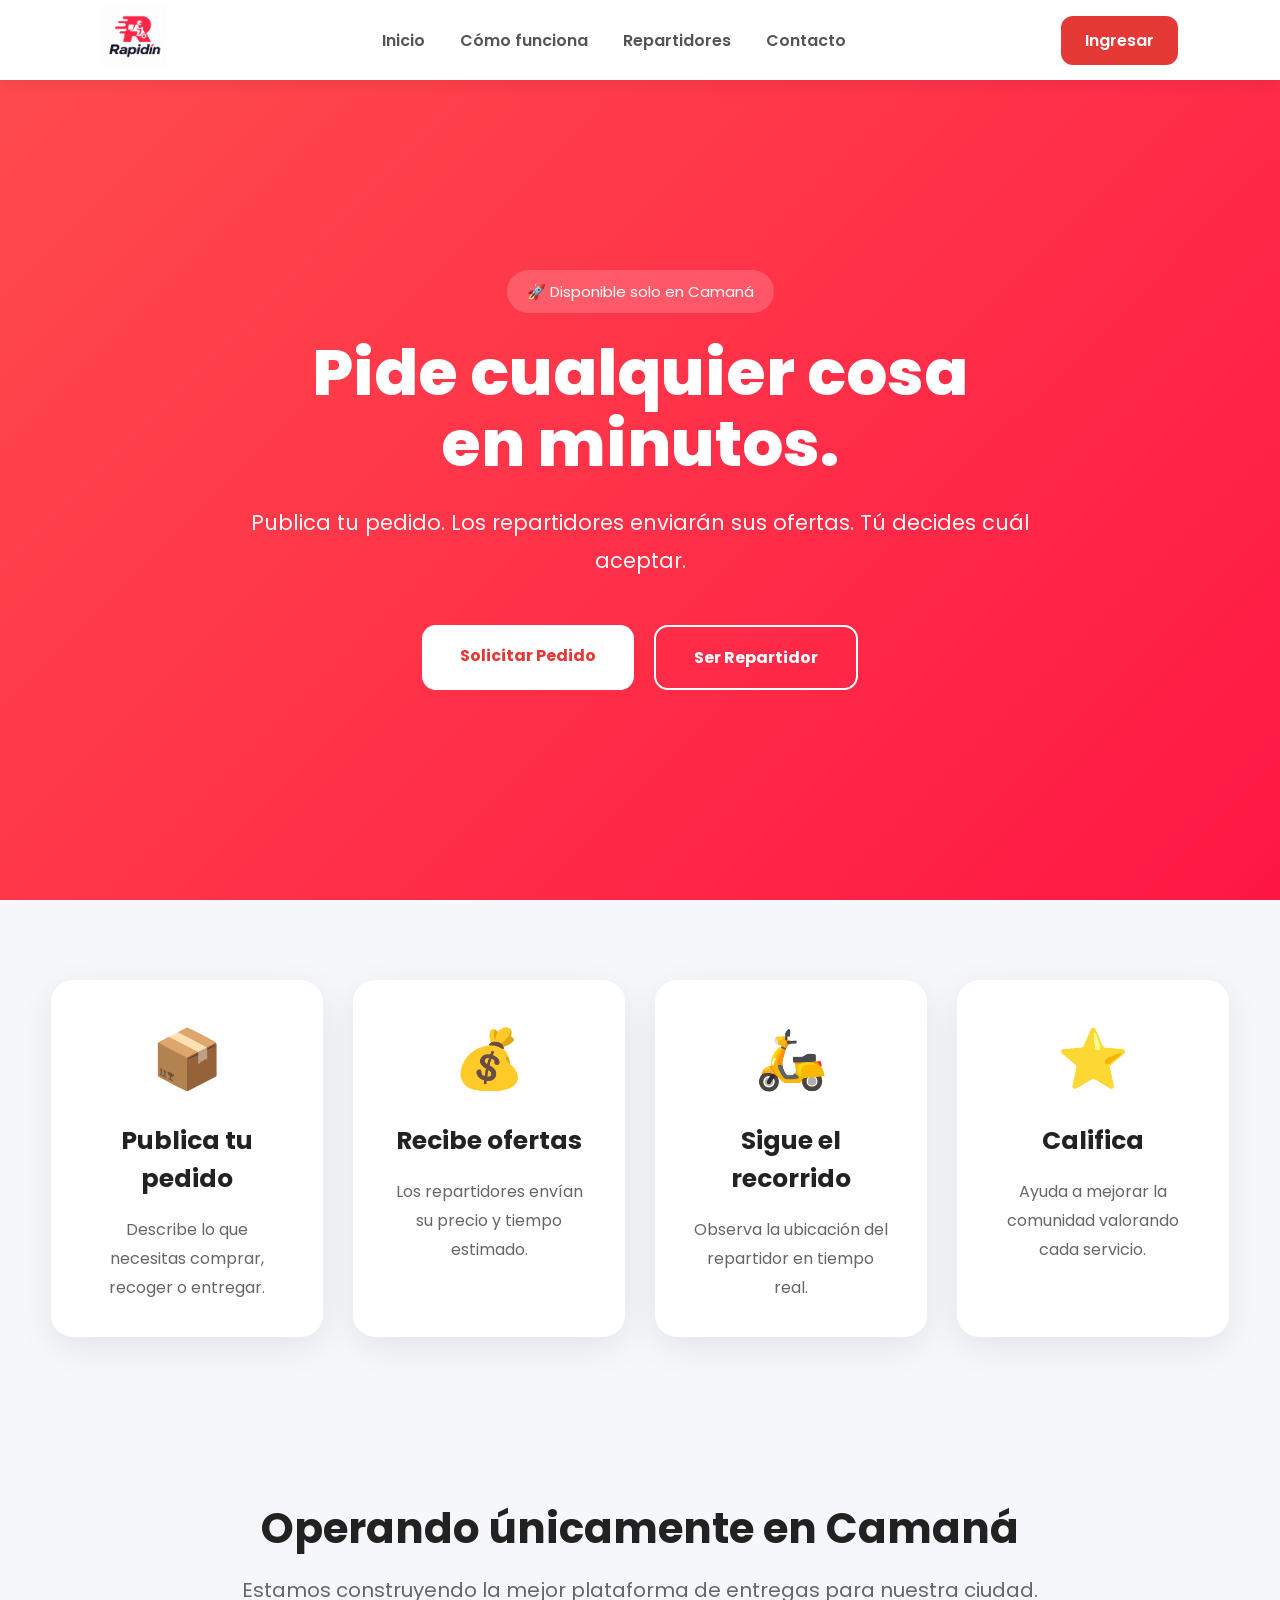
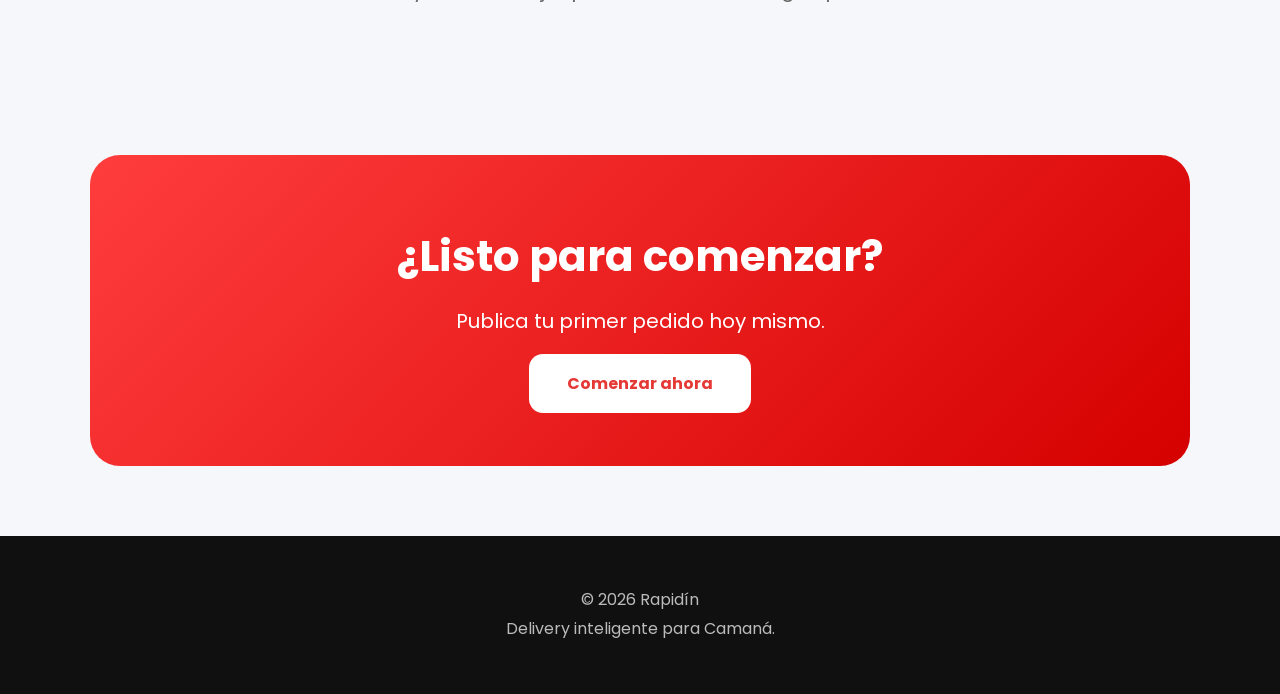
==== index.html @ 051c6549 "Update index.html" ====
<!DOCTYPE html>
<html lang="es">

<head>

    <meta charset="UTF-8">
    <meta name="viewport" content="width=device-width, initial-scale=1.0">

    <title>Rapidín | Delivery en Camaná</title>

    <meta name="description"
        content="Rapidín - Pide cualquier cosa en Camaná. Tú eliges el repartidor y el precio.">

    <meta name="theme-color" content="#E53935">

    <link rel="icon" href="FBA98F21-22FD-4638-944C-C2F201AE22D4.png">

    <!-- Google Fonts -->
    <link rel="preconnect" href="https://fonts.googleapis.com">

    <link rel="preconnect" href="https://fonts.gstatic.com" crossorigin>

    <link href="https://fonts.googleapis.com/css2?family=Poppins:wght@300;400;500;600;700;800&display=swap"
        rel="stylesheet">

    <link rel="stylesheet" href="style.css">

</head>

<body>

    <!-- ================= NAVBAR ================= -->

    <header>

        <div class="logo">

            <img src="FBA98F21-22FD-4638-944C-C2F201AE22D4.png" alt="Rapidín">

        </div>

        <nav>

            <a href="#">Inicio</a>

<a href="#">Cómo funciona</a>
            <a href="#">Repartidores</a>

            <a href="#">Contacto</a>

        </nav>

        <a href="login.html" class="login-btn">

            Ingresar

        </a>

    </header>

    <!-- ================= HERO ================= -->

    <section class="hero">

        <div class="hero-content">

            <span class="badge">

                🚀 Disponible solo en Camaná

            </span>

            <h1>

                Pide cualquier cosa

                <br>

                en minutos.

            </h1>

            <p>

                Publica tu pedido.

                Los repartidores enviarán sus ofertas.

                Tú decides cuál aceptar.

            </p>

            <div class="hero-buttons">

                <a href="login.html" class="btn-primary">
                   Solicitar Pedido

                </a>

                <a href="login.html" class="btn-secondary">
Ser Repartidor
                </a>

            </div>

        </div>

    </section>

    <!-- ================= SERVICIOS ================= -->

    <section class="services">

        <div class="card">

            <div class="icon">

                📦

            </div>

            <h2>

                Publica tu pedido

            </h2>

            <p>

                Describe lo que necesitas comprar,

                recoger o entregar.

            </p>

        </div>

        <div class="card">

            <div class="icon">

                💰

            </div>

            <h2>

                Recibe ofertas

            </h2>

            <p>

                Los repartidores envían su precio

                y tiempo estimado.

            </p>

        </div>

        <div class="card">

            <div class="icon">

                🛵

            </div>

            <h2>

                Sigue el recorrido

            </h2>

            <p>

                Observa la ubicación del repartidor

                en tiempo real.

            </p>

        </div>

        <div class="card">

            <div class="icon">

                ⭐

            </div>

            <h2>

                Califica

            </h2>

            <p>

                Ayuda a mejorar la comunidad

                valorando cada servicio.

            </p>

        </div>

    </section>

    <!-- ================= COBERTURA ================= -->

    <section class="coverage">

        <h2>

            Operando únicamente en Camaná

        </h2>

        <p>

            Estamos construyendo la mejor plataforma

            de entregas para nuestra ciudad.

        </p>

    </section>

    <!-- ================= CTA ================= -->

    <section class="cta">

        <h2>

            ¿Listo para comenzar?

        </h2>

        <p>

            Publica tu primer pedido hoy mismo.

        </p>

       <a href="login.html" class="btn-primary">
    Comenzar ahora
</a>

    </section>

    <!-- ================= FOOTER ================= -->

    <footer>

        <p>

            © 2026 Rapidín

            <br>

            Delivery inteligente para Camaná.

        </p>

    </footer>

    <script src="script.js"></script>

</body>

</html>
---- style.css ----
/* =========================
   RAPIDÍN - STYLE.CSS
========================= */

*{
    margin:0;
    padding:0;
    box-sizing:border-box;
}

html{
    scroll-behavior:smooth;
}

body{

    font-family:'Poppins',sans-serif;

    background:#f5f7fb;

    color:#222;

    overflow-x:hidden;

}

/*================ HEADER ================*/

header{

    position:fixed;

    top:0;

    left:0;

    width:100%;

    height:80px;

    padding:0 8%;

    display:flex;

    align-items:center;

    justify-content:space-between;

    background:#ffffff;

    box-shadow:0 4px 15px rgba(0,0,0,.08);

    z-index:999;

}

.logo img{

    width:65px;

    transition:.35s;

}

.logo img:hover{

    transform:rotate(-5deg) scale(1.05);

}

nav{

    display:flex;

    gap:35px;

}

nav a{

    text-decoration:none;

    color:#555;

    font-weight:600;

    transition:.3s;

}

nav a:hover{

    color:#e53935;

}

.login-btn{

    background:#e53935;

    color:#fff;

    text-decoration:none;

    padding:12px 24px;

    border-radius:12px;

    font-weight:600;

    transition:.3s;

}

.login-btn:hover{

    background:#c62828;

    transform:translateY(-3px);

}

/*================ HERO ================*/

.hero{

    min-height:100vh;

    display:flex;

    align-items:center;

    justify-content:center;

    text-align:center;

    padding:130px 25px 70px;

    background:linear-gradient(135deg,#ff4d4d,#ff1744);

    color:white;

}

.hero-content{

    max-width:850px;

}

.badge{

    display:inline-block;

    background:rgba(255,255,255,.18);

    padding:10px 20px;

    border-radius:100px;

    font-size:15px;

    margin-bottom:25px;

    backdrop-filter:blur(15px);

}

.hero h1{

    font-size:64px;

    line-height:1.1;

    font-weight:800;

    margin-bottom:25px;

}

.hero p{

    font-size:21px;

    line-height:1.8;

    opacity:.96;

}

/*================ BOTONES ================*/

.hero-buttons{

    margin-top:45px;

    display:flex;

    justify-content:center;

    gap:20px;

    flex-wrap:wrap;

}

.btn-primary,
.btn-secondary{

    padding:18px 38px;

    border-radius:14px;

    text-decoration:none;

    font-weight:700;

    transition:.35s;

}

.btn-primary{

    background:white;

    color:#e53935;

}

.btn-primary:hover{

    transform:translateY(-5px);

    box-shadow:0 20px 35px rgba(0,0,0,.2);

}

.btn-secondary{

    border:2px solid white;

    color:white;

}

.btn-secondary:hover{

    background:white;

    color:#e53935;

}

/*================ CARDS ================*/

.services{

    width:min(1200px,92%);

    margin:80px auto;

    display:grid;

    grid-template-columns:repeat(auto-fit,minmax(260px,1fr));

    gap:30px;

}

.card{

    background:white;

    padding:35px;

    border-radius:22px;

    box-shadow:0 10px 35px rgba(0,0,0,.08);

    transition:.35s;

    text-align:center;

}

.card:hover{

    transform:translateY(-12px);

}

.icon{

    font-size:58px;

    margin-bottom:20px;

}

.card h2{

    margin-bottom:18px;

    font-size:25px;

}

.card p{

    color:#666;

    line-height:1.8;

}

/*================ COVERAGE ================*/

.coverage{

    text-align:center;

    padding:80px 20px;

}

.coverage h2{

    font-size:42px;

    margin-bottom:15px;

}

.coverage p{

    color:#666;

    font-size:20px;

}

/*================ CTA ================*/

.cta{

    width:min(1100px,92%);

    margin:70px auto;

    border-radius:30px;

    background:linear-gradient(135deg,#ff3d3d,#d50000);

    color:white;

    text-align:center;

    padding:70px 30px;

}

.cta h2{

    font-size:42px;

}

.cta p{

    margin:18px 0 35px;

    font-size:20px;

}

/*================ FOOTER ================*/

footer{

    background:#101010;

    color:#bbb;

    text-align:center;

    padding:50px 20px;

}

footer p{

    line-height:1.8;

}

/*================ RESPONSIVE ================*/

@media(max-width:900px){

nav{

display:none;

}

.hero h1{

font-size:46px;

}

.hero p{

font-size:18px;

}

.coverage h2{

font-size:32px;

}

.cta h2{

font-size:34px;

}

}

@media(max-width:600px){

header{

padding:0 20px;

}

.logo img{

width:55px;

}

.login-btn{

padding:10px 18px;

font-size:14px;

}

.hero{

padding-top:120px;

}

.hero h1{

font-size:38px;

}

.hero-buttons{

flex-direction:column;

}

.btn-primary,

.btn-secondary{

width:100%;

}

}
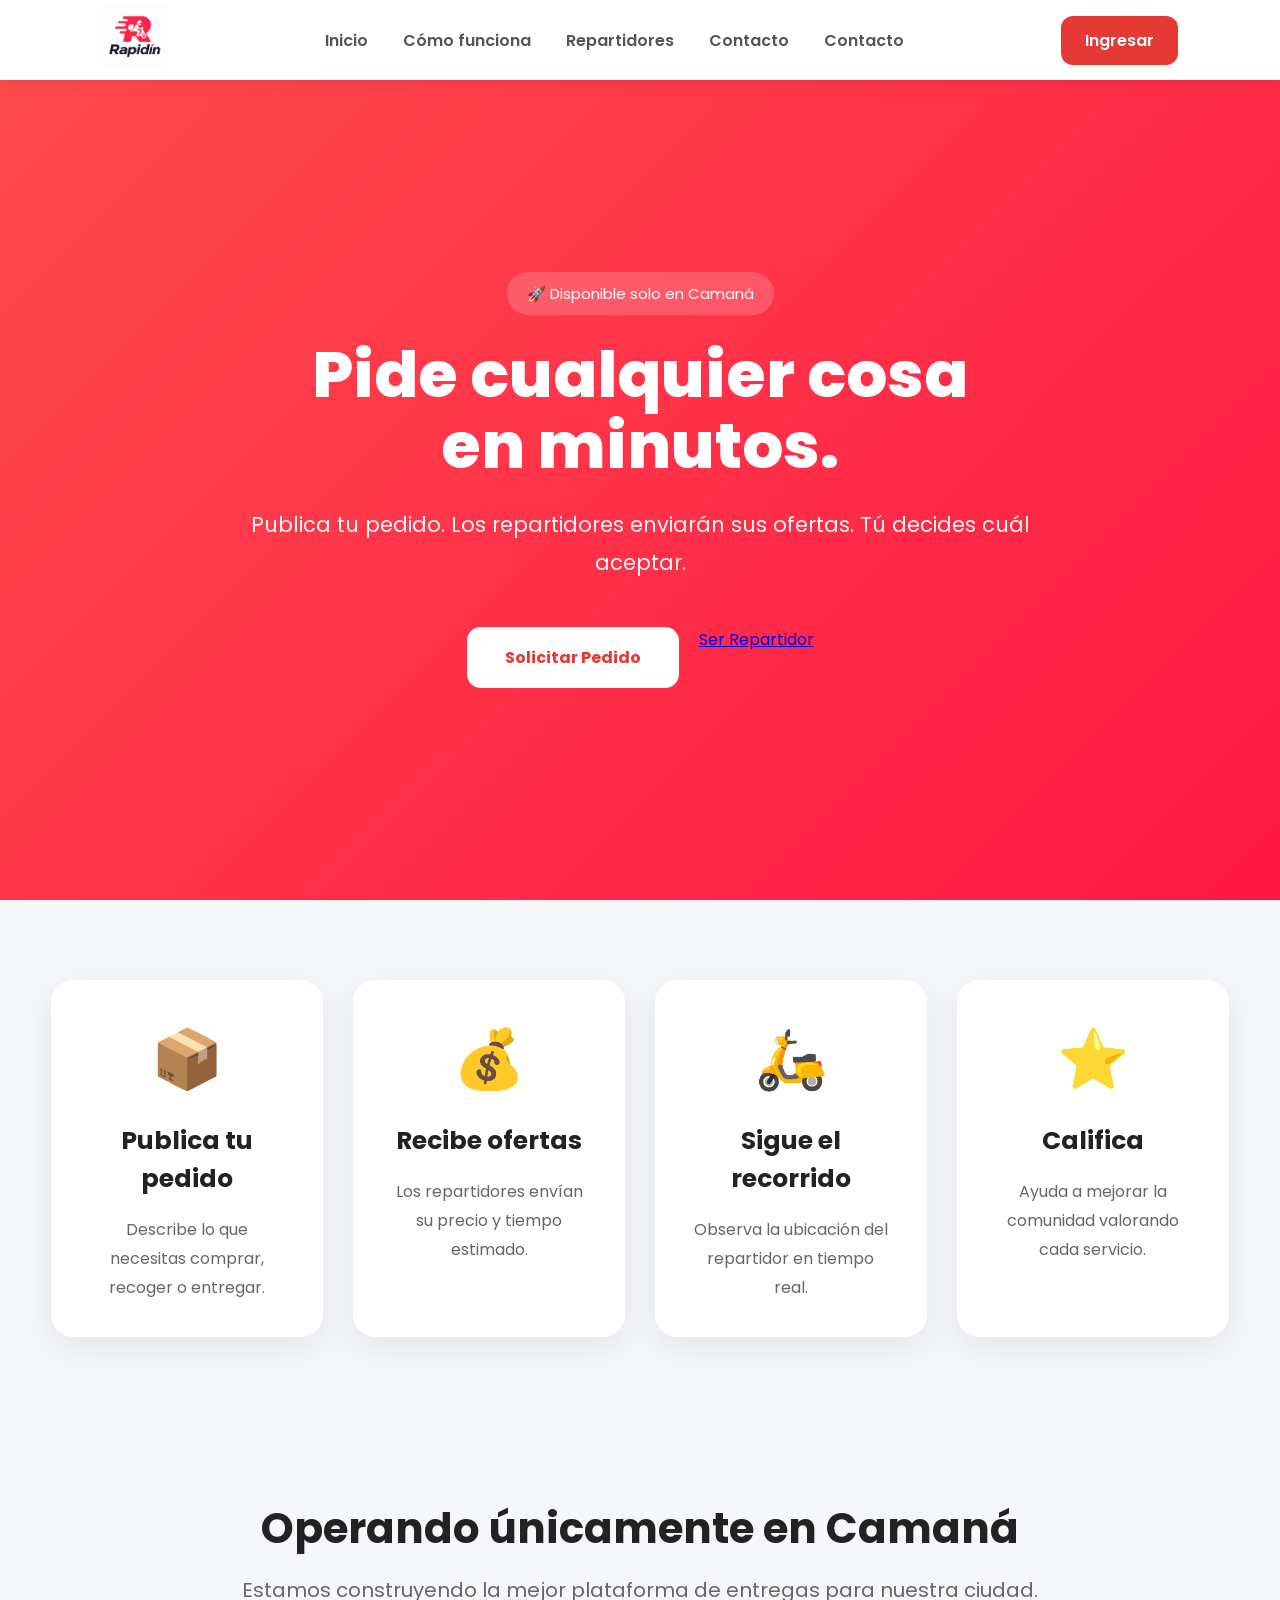
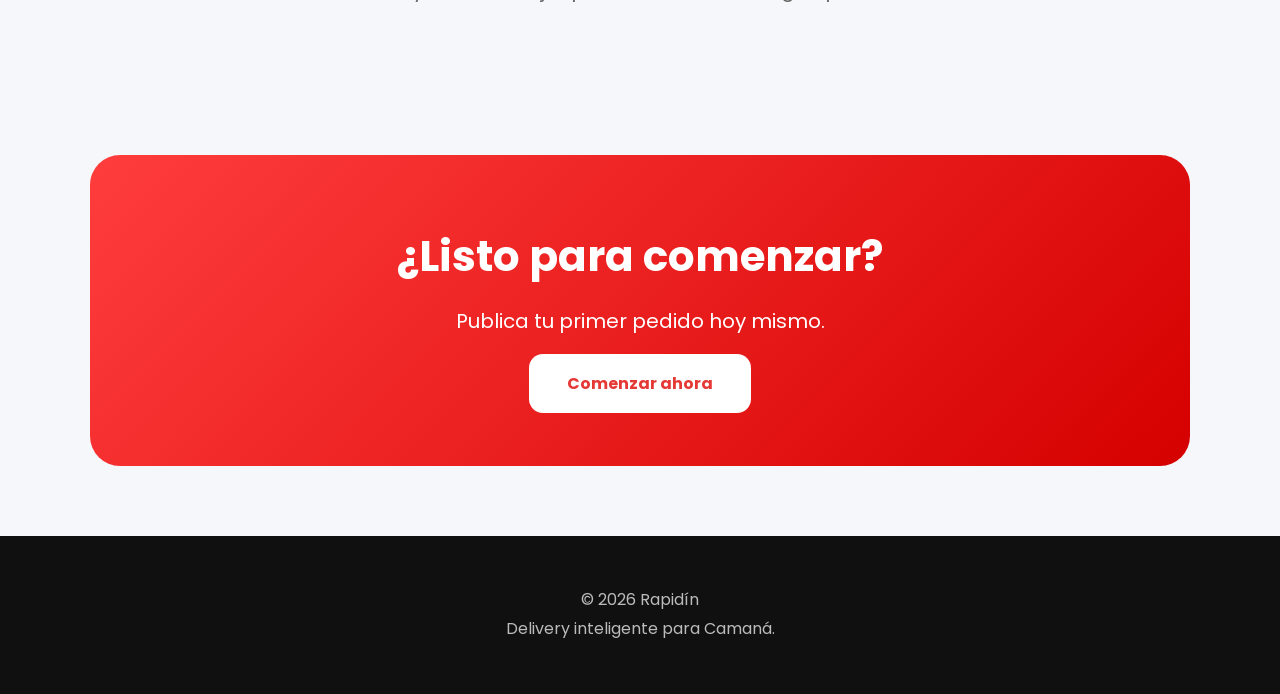
==== commit ffc05147: "Update index.html" ====
--- a/index.html
+++ b/index.html
@@ -43,11 +43,14 @@
 
             <a href="#">Inicio</a>
 
-<a href="#">Cómo funciona</a>
-            <a href="#">Repartidores</a>
-
-            <a href="#">Contacto</a>
-
+<a href="como-funciona.html">Cómo funciona</a>
+<a href="repartidor.html">Repartidores</a>
+
+<a href="https://wa.me/51916252754?text=Hola%20Rapid%C3%ADn.%20Deseo%20obtener%20informaci%C3%B3n%20sobre%20la%20plataforma.">Contacto</a>
+
+<a href="https://wa.me/51916252754?text=Hola%20Rapid%C3%ADn.%20Me%20gustar%C3%ADa%20recibir%20informaci%C3%B3n%20sobre%20sus%20servicios%20de%20delivery%20en%20Caman%C3%A1.">
+    Contacto
+</a>
         </nav>
 
         <a href="login.html" class="login-btn">
@@ -97,9 +100,7 @@
 
                 </a>
 
-                <a href="login.html" class="btn-secondary">
-Ser Repartidor
-                </a>
+                <a href="repartidor.html">Ser Repartidor</a>
 
             </div>
 
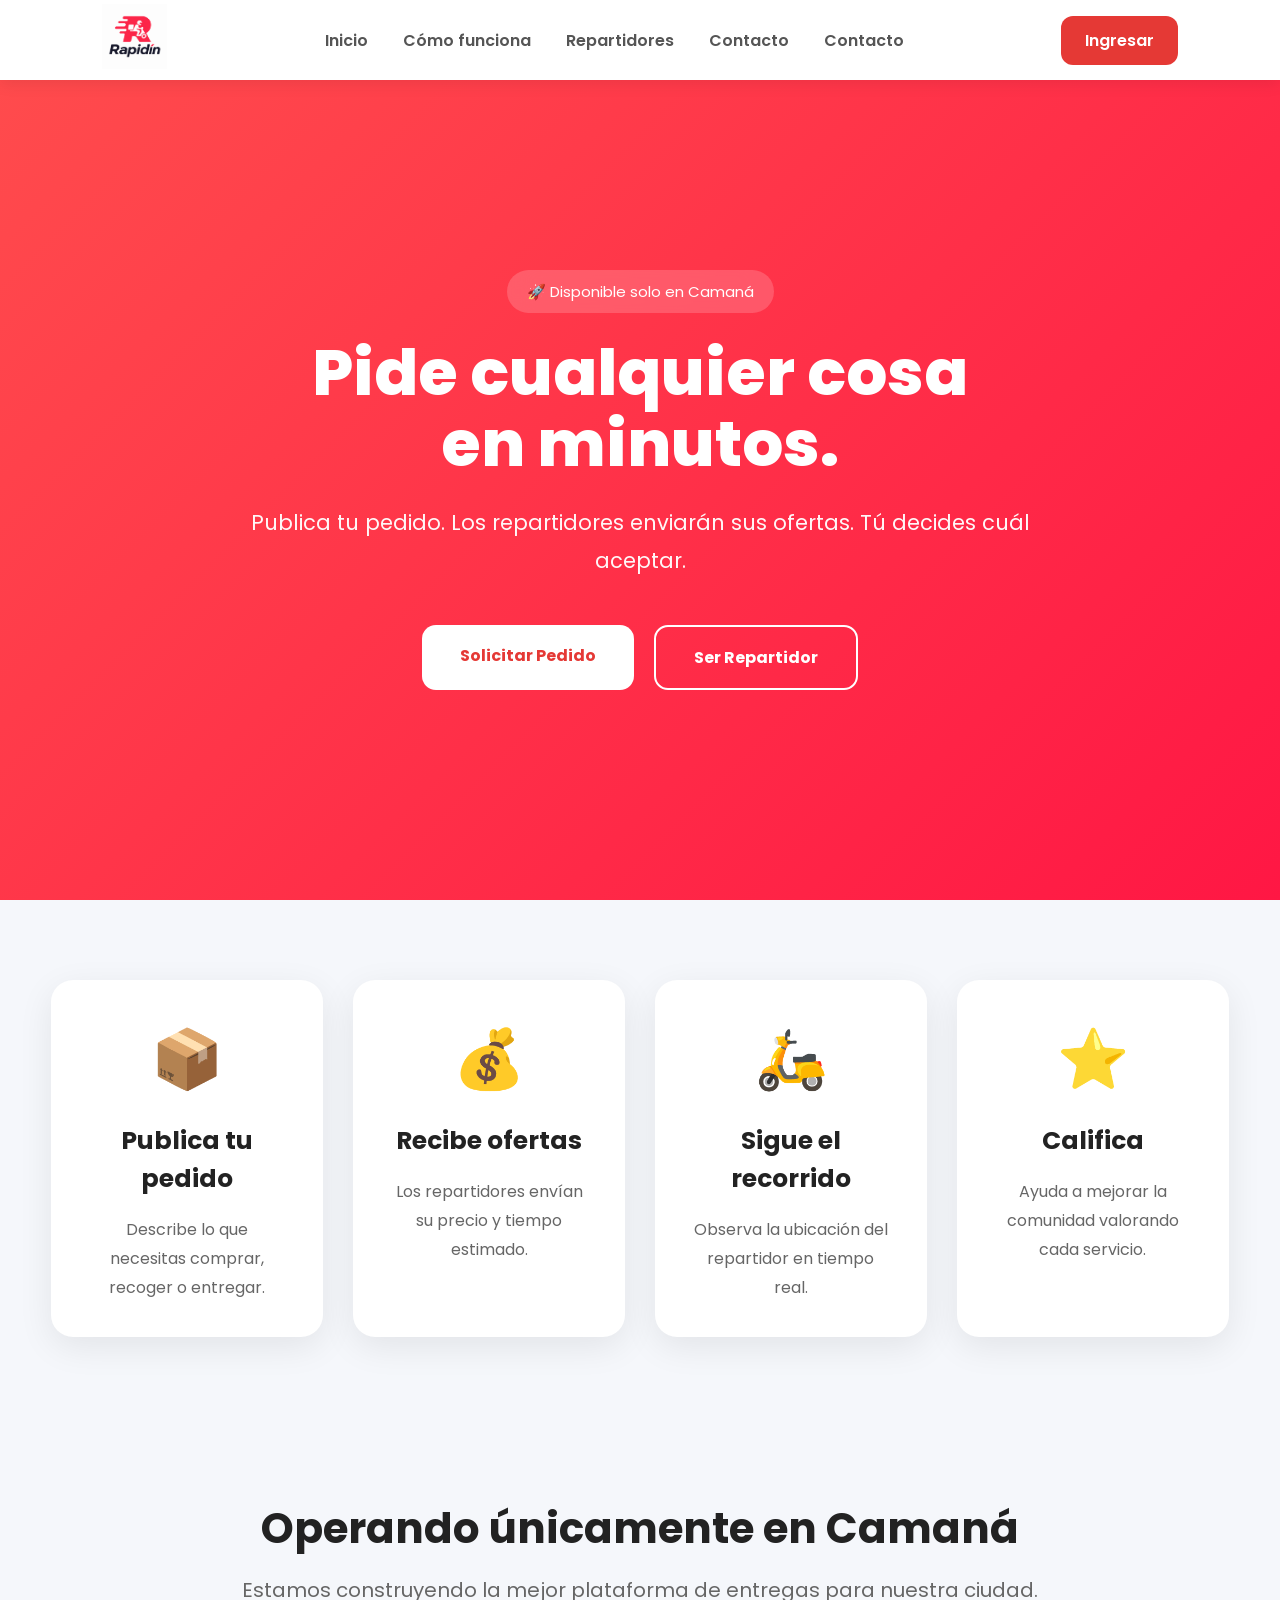
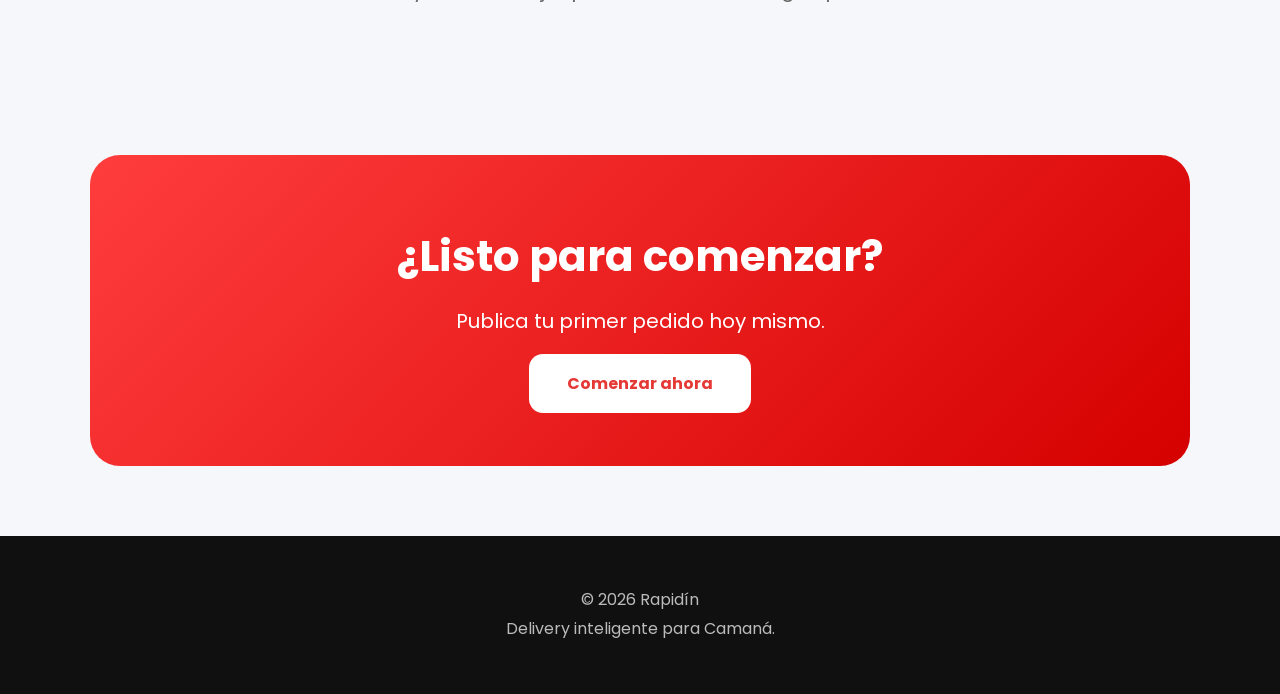
==== commit efb7b98c: "Update index.html" ====
--- a/index.html
+++ b/index.html
@@ -100,7 +100,9 @@
 
                 </a>
 
-                <a href="repartidor.html">Ser Repartidor</a>
+                <a href="repartidor.html" class="btn-secondary">
+Ser Repartidor
+                </a>
 
             </div>
 
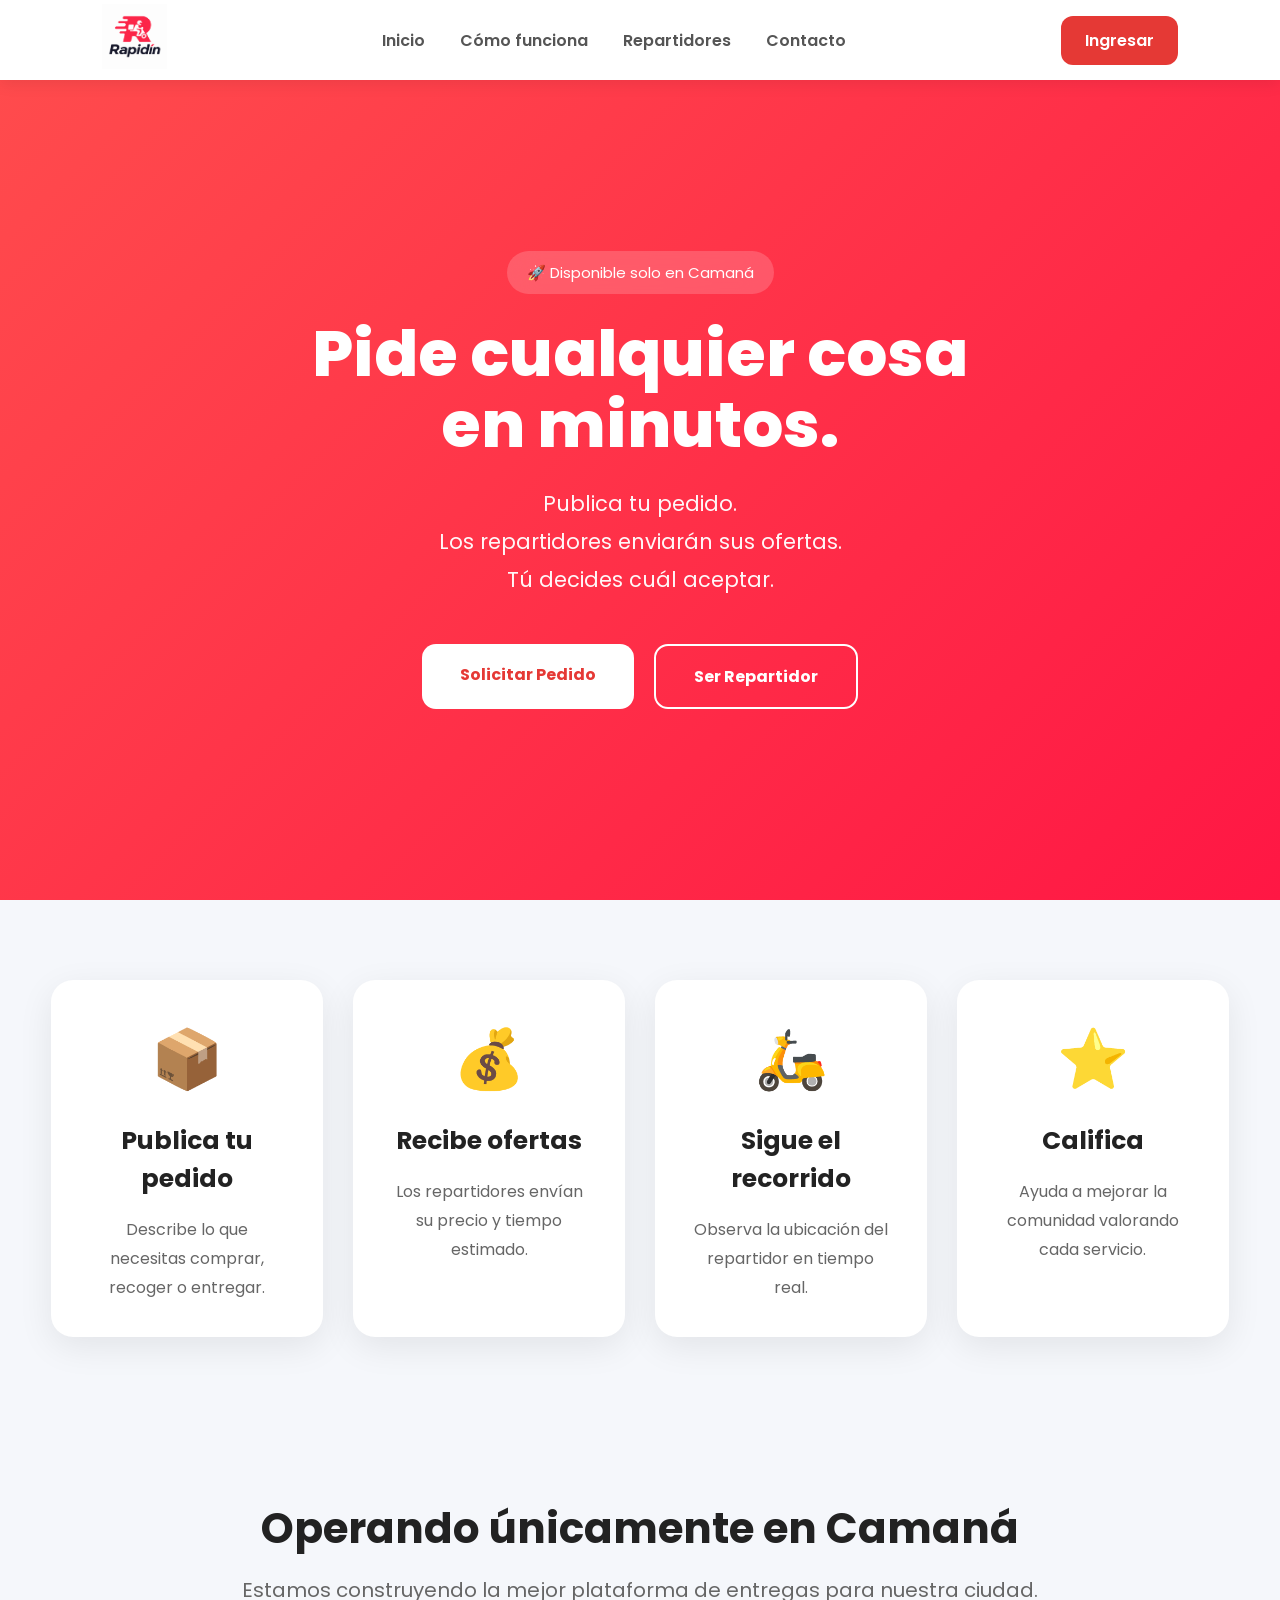
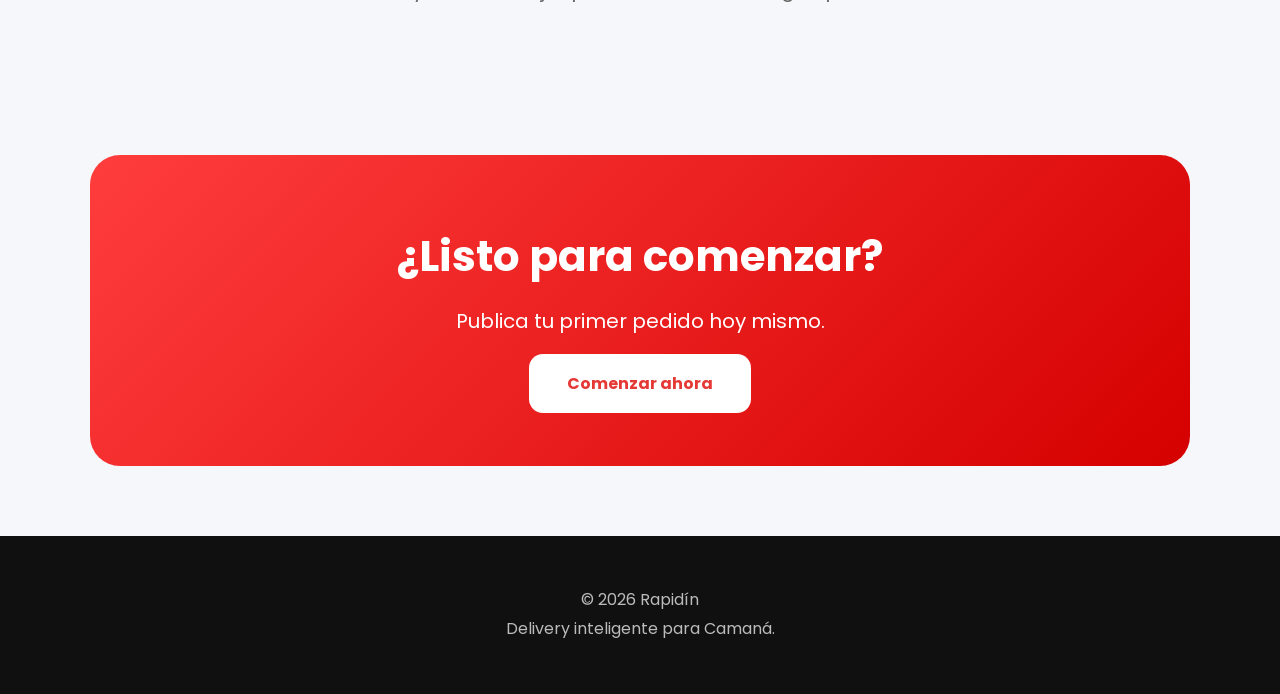
==== commit d768ddc5: "Update index.html" ====
--- a/index.html
+++ b/index.html
@@ -2,276 +2,110 @@
 <html lang="es">
 
 <head>
-
     <meta charset="UTF-8">
     <meta name="viewport" content="width=device-width, initial-scale=1.0">
-
     <title>Rapidín | Delivery en Camaná</title>
 
-    <meta name="description"
-        content="Rapidín - Pide cualquier cosa en Camaná. Tú eliges el repartidor y el precio.">
-
+    <meta name="description" content="Rapidín - Pide cualquier cosa en Camaná. Tú eliges el repartidor y el precio.">
     <meta name="theme-color" content="#E53935">
-
     <link rel="icon" href="FBA98F21-22FD-4638-944C-C2F201AE22D4.png">
 
     <!-- Google Fonts -->
     <link rel="preconnect" href="https://fonts.googleapis.com">
-
     <link rel="preconnect" href="https://fonts.gstatic.com" crossorigin>
-
-    <link href="https://fonts.googleapis.com/css2?family=Poppins:wght@300;400;500;600;700;800&display=swap"
-        rel="stylesheet">
+    <link href="https://fonts.googleapis.com/css2?family=Poppins:wght@300;400;500;600;700;800&display=swap" rel="stylesheet">
 
     <link rel="stylesheet" href="style.css">
-
 </head>
 
 <body>
 
     <!-- ================= NAVBAR ================= -->
-
     <header>
-
         <div class="logo">
-
             <img src="FBA98F21-22FD-4638-944C-C2F201AE22D4.png" alt="Rapidín">
-
         </div>
 
         <nav>
-
             <a href="#">Inicio</a>
-
-<a href="como-funciona.html">Cómo funciona</a>
-<a href="repartidor.html">Repartidores</a>
-
-<a href="https://wa.me/51916252754?text=Hola%20Rapid%C3%ADn.%20Deseo%20obtener%20informaci%C3%B3n%20sobre%20la%20plataforma.">Contacto</a>
-
-<a href="https://wa.me/51916252754?text=Hola%20Rapid%C3%ADn.%20Me%20gustar%C3%ADa%20recibir%20informaci%C3%B3n%20sobre%20sus%20servicios%20de%20delivery%20en%20Caman%C3%A1.">
-    Contacto
-</a>
+            <a href="como-funciona.html">Cómo funciona</a>
+            <a href="repartidor.html">Repartidores</a>
+            <a href="https://wa.me/51916252754?text=Hola%20Rapid%C3%ADn.%20Deseo%20obtener%20informaci%C3%B3n%20sobre%20la%20plataforma.">Contacto</a>
         </nav>
 
-        <a href="login.html" class="login-btn">
-
-            Ingresar
-
-        </a>
-
+        <a href="login.html" class="login-btn">Ingresar</a>
     </header>
 
     <!-- ================= HERO ================= -->
+    <section class="hero">
+        <div class="hero-content">
+            <span class="badge">🚀 Disponible solo en Camaná</span>
 
-    <section class="hero">
+            <h1>Pide cualquier cosa<br>en minutos.</h1>
 
-        <div class="hero-content">
-
-            <span class="badge">
-
-                🚀 Disponible solo en Camaná
-
-            </span>
-
-            <h1>
-
-                Pide cualquier cosa
-
-                <br>
-
-                en minutos.
-
-            </h1>
-
-            <p>
-
-                Publica tu pedido.
-
-                Los repartidores enviarán sus ofertas.
-
-                Tú decides cuál aceptar.
-
-            </p>
+            <p>Publica tu pedido.<br>Los repartidores enviarán sus ofertas.<br>Tú decides cuál aceptar.</p>
 
             <div class="hero-buttons">
-
-                <a href="login.html" class="btn-primary">
-                   Solicitar Pedido
-
+                <!-- Solicitar Pedido -->
+                <a href="registro.html" class="btn-primary">
+                    Solicitar Pedido
                 </a>
 
+                <!-- Ser Repartidor -->
                 <a href="repartidor.html" class="btn-secondary">
-Ser Repartidor
+                    Ser Repartidor
                 </a>
-
             </div>
-
         </div>
-
     </section>
 
     <!-- ================= SERVICIOS ================= -->
-
     <section class="services">
-
         <div class="card">
-
-            <div class="icon">
-
-                📦
-
-            </div>
-
-            <h2>
-
-                Publica tu pedido
-
-            </h2>
-
-            <p>
-
-                Describe lo que necesitas comprar,
-
-                recoger o entregar.
-
-            </p>
-
+            <div class="icon">📦</div>
+            <h2>Publica tu pedido</h2>
+            <p>Describe lo que necesitas comprar, recoger o entregar.</p>
         </div>
 
         <div class="card">
-
-            <div class="icon">
-
-                💰
-
-            </div>
-
-            <h2>
-
-                Recibe ofertas
-
-            </h2>
-
-            <p>
-
-                Los repartidores envían su precio
-
-                y tiempo estimado.
-
-            </p>
-
+            <div class="icon">💰</div>
+            <h2>Recibe ofertas</h2>
+            <p>Los repartidores envían su precio y tiempo estimado.</p>
         </div>
 
         <div class="card">
-
-            <div class="icon">
-
-                🛵
-
-            </div>
-
-            <h2>
-
-                Sigue el recorrido
-
-            </h2>
-
-            <p>
-
-                Observa la ubicación del repartidor
-
-                en tiempo real.
-
-            </p>
-
+            <div class="icon">🛵</div>
+            <h2>Sigue el recorrido</h2>
+            <p>Observa la ubicación del repartidor en tiempo real.</p>
         </div>
 
         <div class="card">
-
-            <div class="icon">
-
-                ⭐
-
-            </div>
-
-            <h2>
-
-                Califica
-
-            </h2>
-
-            <p>
-
-                Ayuda a mejorar la comunidad
-
-                valorando cada servicio.
-
-            </p>
-
+            <div class="icon">⭐</div>
+            <h2>Califica</h2>
+            <p>Ayuda a mejorar la comunidad valorando cada servicio.</p>
         </div>
-
     </section>
 
     <!-- ================= COBERTURA ================= -->
-
     <section class="coverage">
-
-        <h2>
-
-            Operando únicamente en Camaná
-
-        </h2>
-
-        <p>
-
-            Estamos construyendo la mejor plataforma
-
-            de entregas para nuestra ciudad.
-
-        </p>
-
+        <h2>Operando únicamente en Camaná</h2>
+        <p>Estamos construyendo la mejor plataforma de entregas para nuestra ciudad.</p>
     </section>
 
     <!-- ================= CTA ================= -->
-
     <section class="cta">
-
-        <h2>
-
-            ¿Listo para comenzar?
-
-        </h2>
-
-        <p>
-
-            Publica tu primer pedido hoy mismo.
-
-        </p>
-
-       <a href="login.html" class="btn-primary">
-    Comenzar ahora
-</a>
-
+        <h2>¿Listo para comenzar?</h2>
+        <p>Publica tu primer pedido hoy mismo.</p>
+        <a href="registro.html" class="btn-primary">
+            Comenzar ahora
+        </a>
     </section>
 
     <!-- ================= FOOTER ================= -->
-
     <footer>
-
-        <p>
-
-            © 2026 Rapidín
-
-            <br>
-
-            Delivery inteligente para Camaná.
-
-        </p>
-
+        <p>© 2026 Rapidín<br>Delivery inteligente para Camaná.</p>
     </footer>
 
     <script src="script.js"></script>
-
 </body>
-
 </html>
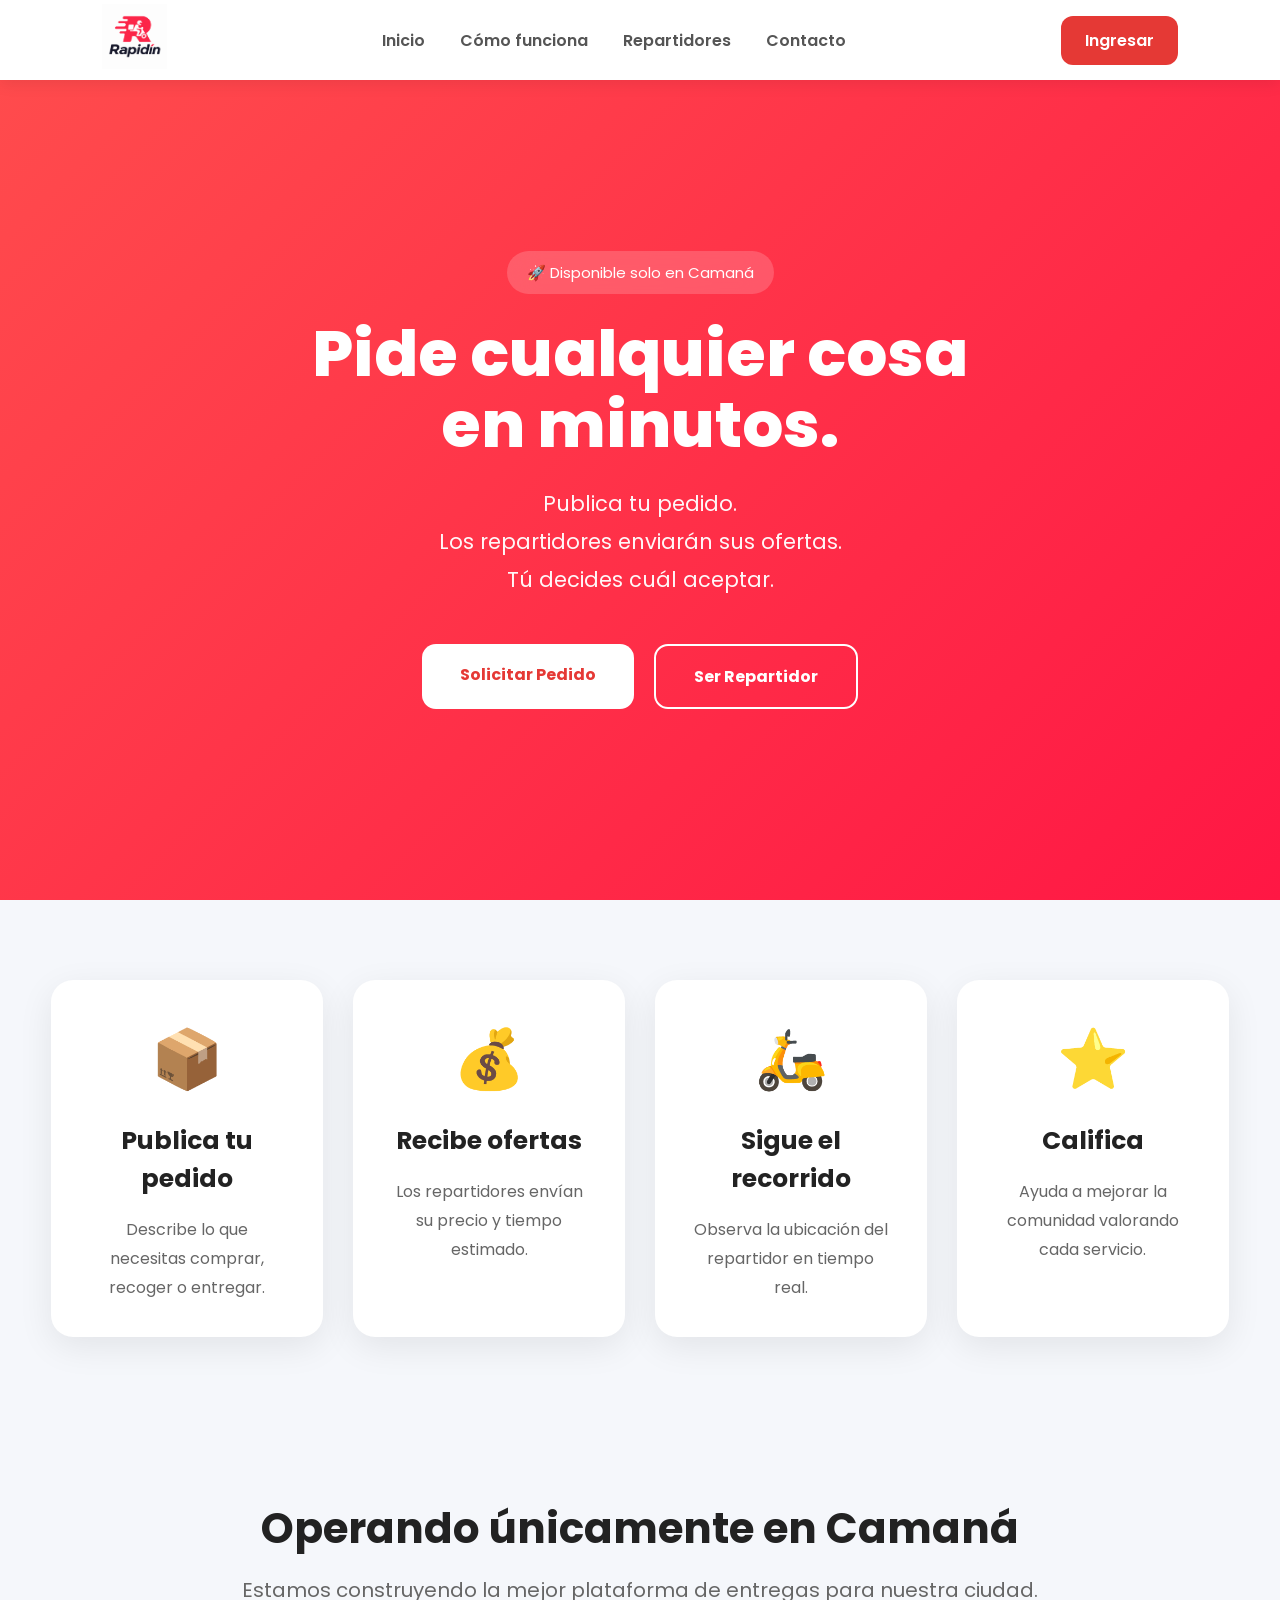
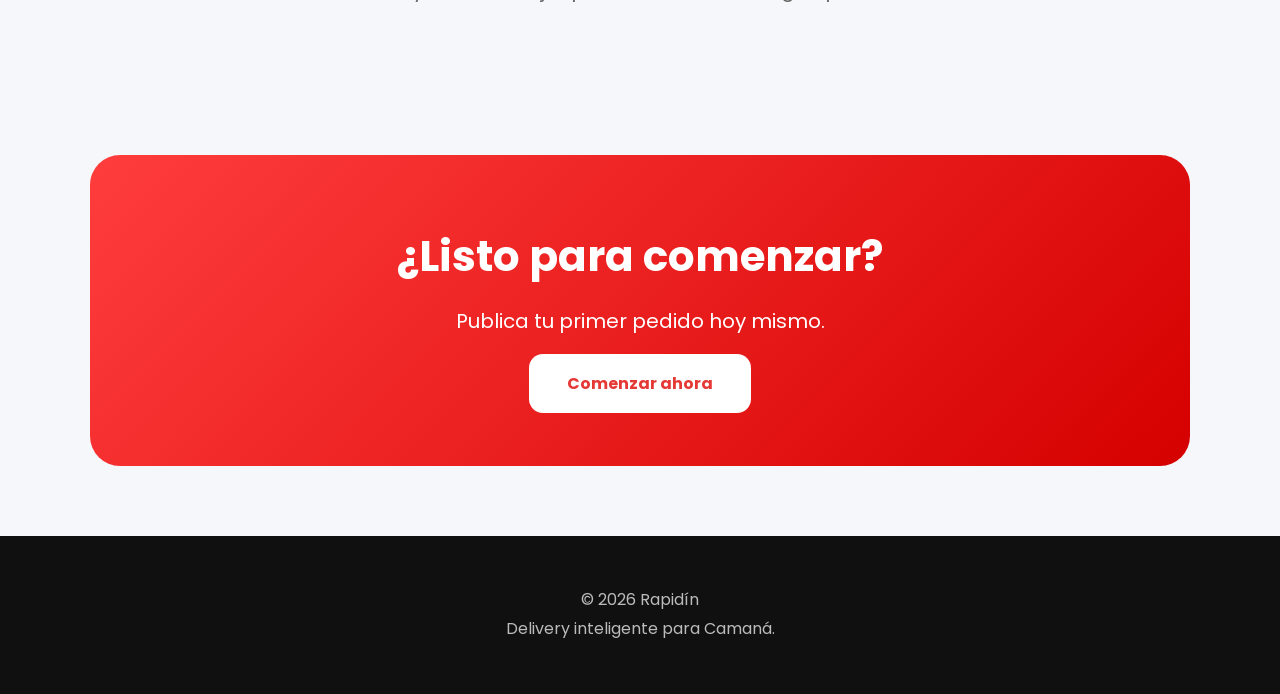
==== commit a0090380: "Update index.html" ====
--- a/index.html
+++ b/index.html
@@ -10,7 +10,6 @@
     <meta name="theme-color" content="#E53935">
     <link rel="icon" href="FBA98F21-22FD-4638-944C-C2F201AE22D4.png">
 
-    <!-- Google Fonts -->
     <link rel="preconnect" href="https://fonts.googleapis.com">
     <link rel="preconnect" href="https://fonts.gstatic.com" crossorigin>
     <link href="https://fonts.googleapis.com/css2?family=Poppins:wght@300;400;500;600;700;800&display=swap" rel="stylesheet">
@@ -20,7 +19,6 @@
 
 <body>
 
-    <!-- ================= NAVBAR ================= -->
     <header>
         <div class="logo">
             <img src="FBA98F21-22FD-4638-944C-C2F201AE22D4.png" alt="Rapidín">
@@ -36,7 +34,6 @@
         <a href="login.html" class="login-btn">Ingresar</a>
     </header>
 
-    <!-- ================= HERO ================= -->
     <section class="hero">
         <div class="hero-content">
             <span class="badge">🚀 Disponible solo en Camaná</span>
@@ -46,39 +43,28 @@
             <p>Publica tu pedido.<br>Los repartidores enviarán sus ofertas.<br>Tú decides cuál aceptar.</p>
 
             <div class="hero-buttons">
-                <!-- Solicitar Pedido -->
-                <a href="registro.html" class="btn-primary">
-                    Solicitar Pedido
-                </a>
-
-                <!-- Ser Repartidor -->
-                <a href="repartidor.html" class="btn-secondary">
-                    Ser Repartidor
-                </a>
+                <a href="registro.html" class="btn-primary">Solicitar Pedido</a>
+                <a href="repartidor.html" class="btn-secondary">Ser Repartidor</a>
             </div>
         </div>
     </section>
 
-    <!-- ================= SERVICIOS ================= -->
     <section class="services">
         <div class="card">
             <div class="icon">📦</div>
             <h2>Publica tu pedido</h2>
             <p>Describe lo que necesitas comprar, recoger o entregar.</p>
         </div>
-
         <div class="card">
             <div class="icon">💰</div>
             <h2>Recibe ofertas</h2>
             <p>Los repartidores envían su precio y tiempo estimado.</p>
         </div>
-
         <div class="card">
             <div class="icon">🛵</div>
             <h2>Sigue el recorrido</h2>
             <p>Observa la ubicación del repartidor en tiempo real.</p>
         </div>
-
         <div class="card">
             <div class="icon">⭐</div>
             <h2>Califica</h2>
@@ -86,22 +72,17 @@
         </div>
     </section>
 
-    <!-- ================= COBERTURA ================= -->
     <section class="coverage">
         <h2>Operando únicamente en Camaná</h2>
         <p>Estamos construyendo la mejor plataforma de entregas para nuestra ciudad.</p>
     </section>
 
-    <!-- ================= CTA ================= -->
     <section class="cta">
         <h2>¿Listo para comenzar?</h2>
         <p>Publica tu primer pedido hoy mismo.</p>
-        <a href="registro.html" class="btn-primary">
-            Comenzar ahora
-        </a>
+        <a href="registro.html" class="btn-primary">Comenzar ahora</a>
     </section>
 
-    <!-- ================= FOOTER ================= -->
     <footer>
         <p>© 2026 Rapidín<br>Delivery inteligente para Camaná.</p>
     </footer>
